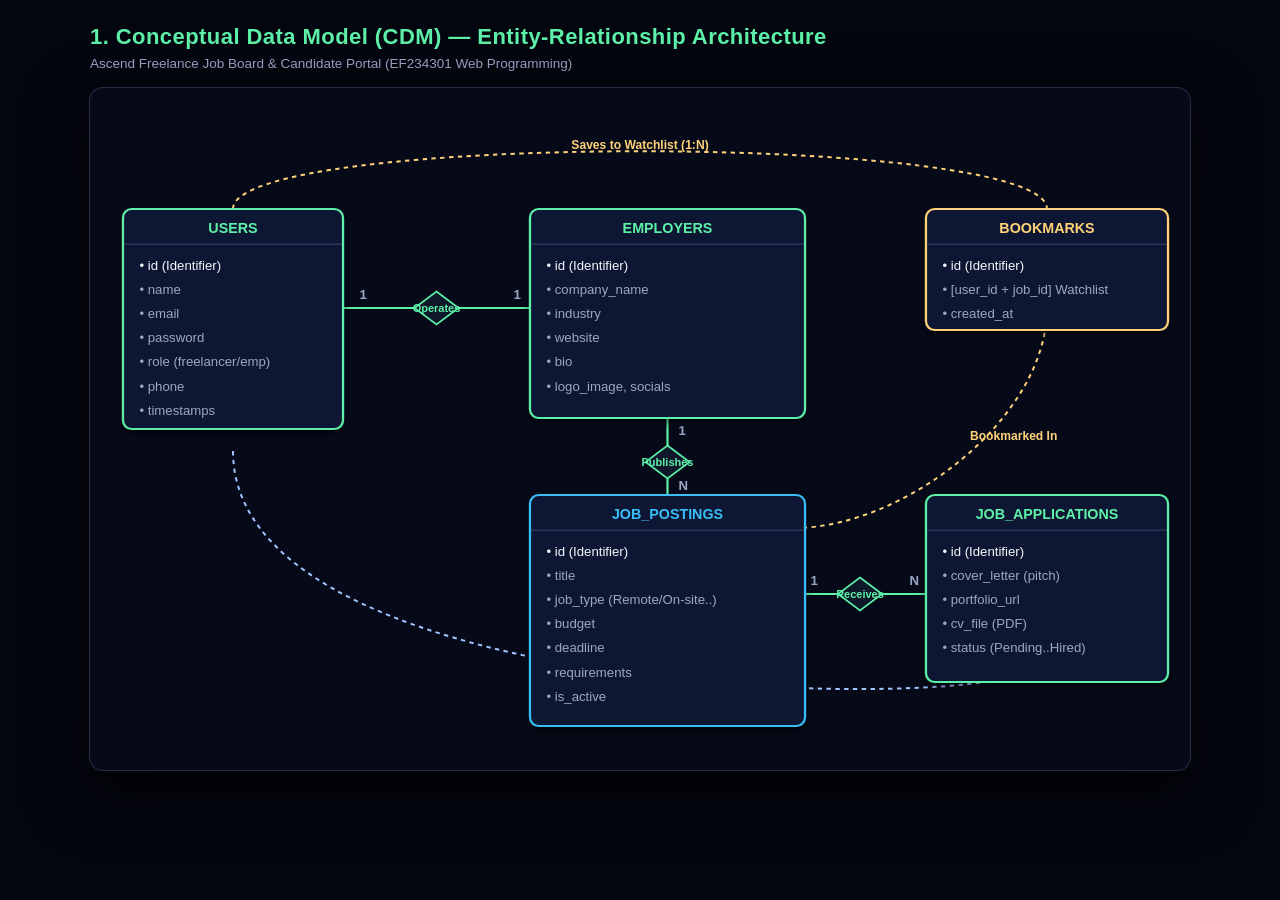
==== Midterm/public/cdm-view.html @ cc08e10e "docs: add standalone CDM and PDM diagram views and PNG renders" ====
<!DOCTYPE html>
<html lang="en">
<head>
  <meta charset="UTF-8">
  <title>Conceptual Data Model (CDM) — Freelance Job Board</title>
  <style>
    body {
      margin: 0;
      padding: 24px;
      background: #04060f;
      color: #f3f6ff;
      font-family: -apple-system, BlinkMacSystemFont, "Segoe UI", Roboto, sans-serif;
      display: flex;
      flex-direction: column;
      align-items: center;
      justify-content: center;
    }
    .header {
      width: 100%;
      max-width: 1100px;
      margin-bottom: 16px;
      text-align: left;
    }
    h1 {
      font-size: 22px;
      color: #5df0a8;
      margin: 0 0 6px 0;
      letter-spacing: 0.02em;
    }
    p {
      color: #9aa6c4;
      font-size: 13.5px;
      margin: 0;
    }
    svg {
      width: 100%;
      max-width: 1100px;
      height: auto;
      background: #060a18;
      border: 1px solid rgba(150, 175, 230, 0.22);
      border-radius: 14px;
      box-shadow: 0 20px 60px rgba(0, 0, 0, 0.7);
    }
  </style>
</head>
<body>
  <div class="header">
    <h1>1. Conceptual Data Model (CDM) — Entity-Relationship Architecture</h1>
    <p>Ascend Freelance Job Board &amp; Candidate Portal (EF234301 Web Programming)</p>
  </div>

  <svg viewBox="0 0 1000 620" xmlns="http://www.w3.org/2000/svg">
    <defs>
      <filter id="shadow" x="-5%" y="-5%" width="110%" height="110%">
        <feDropShadow dx="0" dy="4" stdDeviation="4" flood-color="#000000" flood-opacity="0.5"/>
      </filter>
    </defs>

    <!-- USERS to EMPLOYERS -->
    <path d="M 230 200 L 400 200" stroke="#5df0a8" stroke-width="2" fill="none" />
    <polygon points="315,185 335,200 315,215 295,200" fill="#0f172a" stroke="#5df0a8" stroke-width="1.5" />
    <text x="315" y="204" fill="#5df0a8" font-size="10" font-weight="bold" text-anchor="middle">Operates</text>
    <text x="245" y="192" fill="#9aa6c4" font-size="12" font-weight="bold">1</text>
    <text x="385" y="192" fill="#9aa6c4" font-size="12" font-weight="bold">1</text>

    <!-- EMPLOYERS to JOB_POSTINGS -->
    <path d="M 525 300 L 525 370" stroke="#5df0a8" stroke-width="2" fill="none" />
    <polygon points="525,325 545,340 525,355 505,340" fill="#0f172a" stroke="#5df0a8" stroke-width="1.5" />
    <text x="525" y="344" fill="#5df0a8" font-size="10" font-weight="bold" text-anchor="middle">Publishes</text>
    <text x="535" y="315" fill="#9aa6c4" font-size="12" font-weight="bold">1</text>
    <text x="535" y="365" fill="#9aa6c4" font-size="12" font-weight="bold">N</text>

    <!-- JOB_POSTINGS to JOB_APPLICATIONS -->
    <path d="M 640 460 L 760 460" stroke="#5df0a8" stroke-width="2" fill="none" />
    <polygon points="700,445 720,460 700,475 680,460" fill="#0f172a" stroke="#5df0a8" stroke-width="1.5" />
    <text x="700" y="464" fill="#5df0a8" font-size="10" font-weight="bold" text-anchor="middle">Receives</text>
    <text x="655" y="452" fill="#9aa6c4" font-size="12" font-weight="bold">1</text>
    <text x="745" y="452" fill="#9aa6c4" font-size="12" font-weight="bold">N</text>

    <!-- USERS to JOB_APPLICATIONS -->
    <path d="M 130 330 C 130 570, 870 570, 870 520" stroke="#9fc4ff" stroke-width="1.8" stroke-dasharray="4" fill="none" />
    <text x="500" y="560" fill="#9fc4ff" font-size="11" font-weight="bold" text-anchor="middle">Submits Pitch &amp; CV (1:N)</text>

    <!-- USERS to BOOKMARKS -->
    <path d="M 130 110 C 130 40, 870 40, 870 110" stroke="#ffd27a" stroke-width="1.8" stroke-dasharray="4" fill="none" />
    <text x="500" y="55" fill="#ffd27a" font-size="11" font-weight="bold" text-anchor="middle">Saves to Watchlist (1:N)</text>

    <!-- JOB_POSTINGS to BOOKMARKS -->
    <path d="M 640 400 C 740 400, 870 300, 870 200" stroke="#ffd27a" stroke-width="1.8" stroke-dasharray="4" fill="none" />
    <text x="800" y="320" fill="#ffd27a" font-size="11" font-weight="bold">Bookmarked In</text>

    <!-- Entity: USERS -->
    <g transform="translate(30, 110)" filter="url(#shadow)">
      <rect width="200" height="200" rx="8" fill="#101830" stroke="#5df0a8" stroke-width="2"/>
      <path d="M 0 32 L 200 32" stroke="rgba(150,175,230,.2)" stroke-width="1.5"/>
      <text x="100" y="22" fill="#5df0a8" font-weight="bold" font-size="13" text-anchor="middle">USERS</text>
      <text x="15" y="55" fill="#f3f6ff" font-size="12">• id (Identifier)</text>
      <text x="15" y="77" fill="#9aa6c4" font-size="12">• name</text>
      <text x="15" y="99" fill="#9aa6c4" font-size="12">• email</text>
      <text x="15" y="121" fill="#9aa6c4" font-size="12">• password</text>
      <text x="15" y="143" fill="#9aa6c4" font-size="12">• role (freelancer/emp)</text>
      <text x="15" y="165" fill="#9aa6c4" font-size="12">• phone</text>
      <text x="15" y="187" fill="#9aa6c4" font-size="12">• timestamps</text>
    </g>

    <!-- Entity: EMPLOYERS -->
    <g transform="translate(400, 110)" filter="url(#shadow)">
      <rect width="250" height="190" rx="8" fill="#101830" stroke="#5df0a8" stroke-width="2"/>
      <path d="M 0 32 L 250 32" stroke="rgba(150,175,230,.2)" stroke-width="1.5"/>
      <text x="125" y="22" fill="#5df0a8" font-weight="bold" font-size="13" text-anchor="middle">EMPLOYERS</text>
      <text x="15" y="55" fill="#f3f6ff" font-size="12">• id (Identifier)</text>
      <text x="15" y="77" fill="#9aa6c4" font-size="12">• company_name</text>
      <text x="15" y="99" fill="#9aa6c4" font-size="12">• industry</text>
      <text x="15" y="121" fill="#9aa6c4" font-size="12">• website</text>
      <text x="15" y="143" fill="#9aa6c4" font-size="12">• bio</text>
      <text x="15" y="165" fill="#9aa6c4" font-size="12">• logo_image, socials</text>
    </g>

    <!-- Entity: JOB_POSTINGS -->
    <g transform="translate(400, 370)" filter="url(#shadow)">
      <rect width="250" height="210" rx="8" fill="#101830" stroke="#38bdf8" stroke-width="2"/>
      <path d="M 0 32 L 250 32" stroke="rgba(150,175,230,.2)" stroke-width="1.5"/>
      <text x="125" y="22" fill="#38bdf8" font-weight="bold" font-size="13" text-anchor="middle">JOB_POSTINGS</text>
      <text x="15" y="55" fill="#f3f6ff" font-size="12">• id (Identifier)</text>
      <text x="15" y="77" fill="#9aa6c4" font-size="12">• title</text>
      <text x="15" y="99" fill="#9aa6c4" font-size="12">• job_type (Remote/On-site..)</text>
      <text x="15" y="121" fill="#9aa6c4" font-size="12">• budget</text>
      <text x="15" y="143" fill="#9aa6c4" font-size="12">• deadline</text>
      <text x="15" y="165" fill="#9aa6c4" font-size="12">• requirements</text>
      <text x="15" y="187" fill="#9aa6c4" font-size="12">• is_active</text>
    </g>

    <!-- Entity: BOOKMARKS -->
    <g transform="translate(760, 110)" filter="url(#shadow)">
      <rect width="220" height="110" rx="8" fill="#101830" stroke="#ffd27a" stroke-width="2"/>
      <path d="M 0 32 L 220 32" stroke="rgba(150,175,230,.2)" stroke-width="1.5"/>
      <text x="110" y="22" fill="#ffd27a" font-weight="bold" font-size="13" text-anchor="middle">BOOKMARKS</text>
      <text x="15" y="55" fill="#f3f6ff" font-size="12">• id (Identifier)</text>
      <text x="15" y="77" fill="#9aa6c4" font-size="12">• [user_id + job_id] Watchlist</text>
      <text x="15" y="99" fill="#9aa6c4" font-size="12">• created_at</text>
    </g>

    <!-- Entity: JOB_APPLICATIONS -->
    <g transform="translate(760, 370)" filter="url(#shadow)">
      <rect width="220" height="170" rx="8" fill="#101830" stroke="#5df0a8" stroke-width="2"/>
      <path d="M 0 32 L 220 32" stroke="rgba(150,175,230,.2)" stroke-width="1.5"/>
      <text x="110" y="22" fill="#5df0a8" font-weight="bold" font-size="13" text-anchor="middle">JOB_APPLICATIONS</text>
      <text x="15" y="55" fill="#f3f6ff" font-size="12">• id (Identifier)</text>
      <text x="15" y="77" fill="#9aa6c4" font-size="12">• cover_letter (pitch)</text>
      <text x="15" y="99" fill="#9aa6c4" font-size="12">• portfolio_url</text>
      <text x="15" y="121" fill="#9aa6c4" font-size="12">• cv_file (PDF)</text>
      <text x="15" y="143" fill="#9aa6c4" font-size="12">• status (Pending..Hired)</text>
    </g>
  </svg>
</body>
</html>
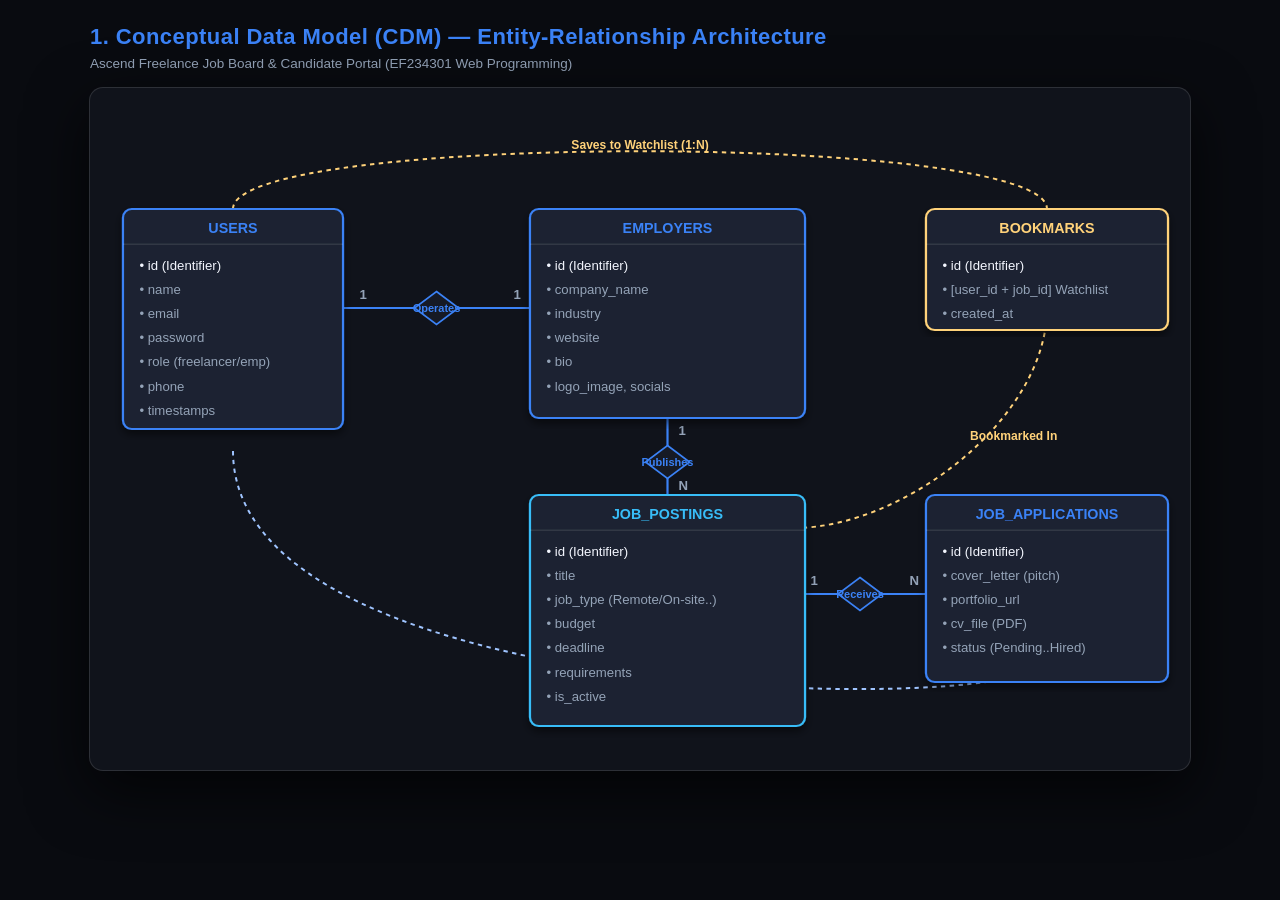
==== commit 750d049b: "style: redesign palette to professional slate and royal cobalt per design-taste-frontend, add JPG di" ====
--- a/Midterm/public/cdm-view.html
+++ b/Midterm/public/cdm-view.html
@@ -7,7 +7,7 @@
     body {
       margin: 0;
       padding: 24px;
-      background: #04060f;
+      background: #090b10;
       color: #f3f6ff;
       font-family: -apple-system, BlinkMacSystemFont, "Segoe UI", Roboto, sans-serif;
       display: flex;
@@ -23,12 +23,12 @@
     }
     h1 {
       font-size: 22px;
-      color: #5df0a8;
+      color: #3b82f6;
       margin: 0 0 6px 0;
       letter-spacing: 0.02em;
     }
     p {
-      color: #9aa6c4;
+      color: #94a3b8;
       font-size: 13.5px;
       margin: 0;
     }
@@ -36,8 +36,8 @@
       width: 100%;
       max-width: 1100px;
       height: auto;
-      background: #060a18;
-      border: 1px solid rgba(150, 175, 230, 0.22);
+      background: #10131b;
+      border: 1px solid rgba(255, 255, 255, 0.12);
       border-radius: 14px;
       box-shadow: 0 20px 60px rgba(0, 0, 0, 0.7);
     }
@@ -57,25 +57,25 @@
     </defs>
 
     <!-- USERS to EMPLOYERS -->
-    <path d="M 230 200 L 400 200" stroke="#5df0a8" stroke-width="2" fill="none" />
-    <polygon points="315,185 335,200 315,215 295,200" fill="#0f172a" stroke="#5df0a8" stroke-width="1.5" />
-    <text x="315" y="204" fill="#5df0a8" font-size="10" font-weight="bold" text-anchor="middle">Operates</text>
-    <text x="245" y="192" fill="#9aa6c4" font-size="12" font-weight="bold">1</text>
-    <text x="385" y="192" fill="#9aa6c4" font-size="12" font-weight="bold">1</text>
+    <path d="M 230 200 L 400 200" stroke="#3b82f6" stroke-width="2" fill="none" />
+    <polygon points="315,185 335,200 315,215 295,200" fill="#161a25" stroke="#3b82f6" stroke-width="1.5" />
+    <text x="315" y="204" fill="#3b82f6" font-size="10" font-weight="bold" text-anchor="middle">Operates</text>
+    <text x="245" y="192" fill="#94a3b8" font-size="12" font-weight="bold">1</text>
+    <text x="385" y="192" fill="#94a3b8" font-size="12" font-weight="bold">1</text>
 
     <!-- EMPLOYERS to JOB_POSTINGS -->
-    <path d="M 525 300 L 525 370" stroke="#5df0a8" stroke-width="2" fill="none" />
-    <polygon points="525,325 545,340 525,355 505,340" fill="#0f172a" stroke="#5df0a8" stroke-width="1.5" />
-    <text x="525" y="344" fill="#5df0a8" font-size="10" font-weight="bold" text-anchor="middle">Publishes</text>
-    <text x="535" y="315" fill="#9aa6c4" font-size="12" font-weight="bold">1</text>
-    <text x="535" y="365" fill="#9aa6c4" font-size="12" font-weight="bold">N</text>
+    <path d="M 525 300 L 525 370" stroke="#3b82f6" stroke-width="2" fill="none" />
+    <polygon points="525,325 545,340 525,355 505,340" fill="#161a25" stroke="#3b82f6" stroke-width="1.5" />
+    <text x="525" y="344" fill="#3b82f6" font-size="10" font-weight="bold" text-anchor="middle">Publishes</text>
+    <text x="535" y="315" fill="#94a3b8" font-size="12" font-weight="bold">1</text>
+    <text x="535" y="365" fill="#94a3b8" font-size="12" font-weight="bold">N</text>
 
     <!-- JOB_POSTINGS to JOB_APPLICATIONS -->
-    <path d="M 640 460 L 760 460" stroke="#5df0a8" stroke-width="2" fill="none" />
-    <polygon points="700,445 720,460 700,475 680,460" fill="#0f172a" stroke="#5df0a8" stroke-width="1.5" />
-    <text x="700" y="464" fill="#5df0a8" font-size="10" font-weight="bold" text-anchor="middle">Receives</text>
-    <text x="655" y="452" fill="#9aa6c4" font-size="12" font-weight="bold">1</text>
-    <text x="745" y="452" fill="#9aa6c4" font-size="12" font-weight="bold">N</text>
+    <path d="M 640 460 L 760 460" stroke="#3b82f6" stroke-width="2" fill="none" />
+    <polygon points="700,445 720,460 700,475 680,460" fill="#161a25" stroke="#3b82f6" stroke-width="1.5" />
+    <text x="700" y="464" fill="#3b82f6" font-size="10" font-weight="bold" text-anchor="middle">Receives</text>
+    <text x="655" y="452" fill="#94a3b8" font-size="12" font-weight="bold">1</text>
+    <text x="745" y="452" fill="#94a3b8" font-size="12" font-weight="bold">N</text>
 
     <!-- USERS to JOB_APPLICATIONS -->
     <path d="M 130 330 C 130 570, 870 570, 870 520" stroke="#9fc4ff" stroke-width="1.8" stroke-dasharray="4" fill="none" />
@@ -91,65 +91,65 @@
 
     <!-- Entity: USERS -->
     <g transform="translate(30, 110)" filter="url(#shadow)">
-      <rect width="200" height="200" rx="8" fill="#101830" stroke="#5df0a8" stroke-width="2"/>
-      <path d="M 0 32 L 200 32" stroke="rgba(150,175,230,.2)" stroke-width="1.5"/>
-      <text x="100" y="22" fill="#5df0a8" font-weight="bold" font-size="13" text-anchor="middle">USERS</text>
+      <rect width="200" height="200" rx="8" fill="#1c2230" stroke="#3b82f6" stroke-width="2"/>
+      <path d="M 0 32 L 200 32" stroke="rgba(255, 255, 255, 0.10)" stroke-width="1.5"/>
+      <text x="100" y="22" fill="#3b82f6" font-weight="bold" font-size="13" text-anchor="middle">USERS</text>
       <text x="15" y="55" fill="#f3f6ff" font-size="12">• id (Identifier)</text>
-      <text x="15" y="77" fill="#9aa6c4" font-size="12">• name</text>
-      <text x="15" y="99" fill="#9aa6c4" font-size="12">• email</text>
-      <text x="15" y="121" fill="#9aa6c4" font-size="12">• password</text>
-      <text x="15" y="143" fill="#9aa6c4" font-size="12">• role (freelancer/emp)</text>
-      <text x="15" y="165" fill="#9aa6c4" font-size="12">• phone</text>
-      <text x="15" y="187" fill="#9aa6c4" font-size="12">• timestamps</text>
+      <text x="15" y="77" fill="#94a3b8" font-size="12">• name</text>
+      <text x="15" y="99" fill="#94a3b8" font-size="12">• email</text>
+      <text x="15" y="121" fill="#94a3b8" font-size="12">• password</text>
+      <text x="15" y="143" fill="#94a3b8" font-size="12">• role (freelancer/emp)</text>
+      <text x="15" y="165" fill="#94a3b8" font-size="12">• phone</text>
+      <text x="15" y="187" fill="#94a3b8" font-size="12">• timestamps</text>
     </g>
 
     <!-- Entity: EMPLOYERS -->
     <g transform="translate(400, 110)" filter="url(#shadow)">
-      <rect width="250" height="190" rx="8" fill="#101830" stroke="#5df0a8" stroke-width="2"/>
-      <path d="M 0 32 L 250 32" stroke="rgba(150,175,230,.2)" stroke-width="1.5"/>
-      <text x="125" y="22" fill="#5df0a8" font-weight="bold" font-size="13" text-anchor="middle">EMPLOYERS</text>
+      <rect width="250" height="190" rx="8" fill="#1c2230" stroke="#3b82f6" stroke-width="2"/>
+      <path d="M 0 32 L 250 32" stroke="rgba(255, 255, 255, 0.10)" stroke-width="1.5"/>
+      <text x="125" y="22" fill="#3b82f6" font-weight="bold" font-size="13" text-anchor="middle">EMPLOYERS</text>
       <text x="15" y="55" fill="#f3f6ff" font-size="12">• id (Identifier)</text>
-      <text x="15" y="77" fill="#9aa6c4" font-size="12">• company_name</text>
-      <text x="15" y="99" fill="#9aa6c4" font-size="12">• industry</text>
-      <text x="15" y="121" fill="#9aa6c4" font-size="12">• website</text>
-      <text x="15" y="143" fill="#9aa6c4" font-size="12">• bio</text>
-      <text x="15" y="165" fill="#9aa6c4" font-size="12">• logo_image, socials</text>
+      <text x="15" y="77" fill="#94a3b8" font-size="12">• company_name</text>
+      <text x="15" y="99" fill="#94a3b8" font-size="12">• industry</text>
+      <text x="15" y="121" fill="#94a3b8" font-size="12">• website</text>
+      <text x="15" y="143" fill="#94a3b8" font-size="12">• bio</text>
+      <text x="15" y="165" fill="#94a3b8" font-size="12">• logo_image, socials</text>
     </g>
 
     <!-- Entity: JOB_POSTINGS -->
     <g transform="translate(400, 370)" filter="url(#shadow)">
-      <rect width="250" height="210" rx="8" fill="#101830" stroke="#38bdf8" stroke-width="2"/>
-      <path d="M 0 32 L 250 32" stroke="rgba(150,175,230,.2)" stroke-width="1.5"/>
+      <rect width="250" height="210" rx="8" fill="#1c2230" stroke="#38bdf8" stroke-width="2"/>
+      <path d="M 0 32 L 250 32" stroke="rgba(255, 255, 255, 0.10)" stroke-width="1.5"/>
       <text x="125" y="22" fill="#38bdf8" font-weight="bold" font-size="13" text-anchor="middle">JOB_POSTINGS</text>
       <text x="15" y="55" fill="#f3f6ff" font-size="12">• id (Identifier)</text>
-      <text x="15" y="77" fill="#9aa6c4" font-size="12">• title</text>
-      <text x="15" y="99" fill="#9aa6c4" font-size="12">• job_type (Remote/On-site..)</text>
-      <text x="15" y="121" fill="#9aa6c4" font-size="12">• budget</text>
-      <text x="15" y="143" fill="#9aa6c4" font-size="12">• deadline</text>
-      <text x="15" y="165" fill="#9aa6c4" font-size="12">• requirements</text>
-      <text x="15" y="187" fill="#9aa6c4" font-size="12">• is_active</text>
+      <text x="15" y="77" fill="#94a3b8" font-size="12">• title</text>
+      <text x="15" y="99" fill="#94a3b8" font-size="12">• job_type (Remote/On-site..)</text>
+      <text x="15" y="121" fill="#94a3b8" font-size="12">• budget</text>
+      <text x="15" y="143" fill="#94a3b8" font-size="12">• deadline</text>
+      <text x="15" y="165" fill="#94a3b8" font-size="12">• requirements</text>
+      <text x="15" y="187" fill="#94a3b8" font-size="12">• is_active</text>
     </g>
 
     <!-- Entity: BOOKMARKS -->
     <g transform="translate(760, 110)" filter="url(#shadow)">
-      <rect width="220" height="110" rx="8" fill="#101830" stroke="#ffd27a" stroke-width="2"/>
-      <path d="M 0 32 L 220 32" stroke="rgba(150,175,230,.2)" stroke-width="1.5"/>
+      <rect width="220" height="110" rx="8" fill="#1c2230" stroke="#ffd27a" stroke-width="2"/>
+      <path d="M 0 32 L 220 32" stroke="rgba(255, 255, 255, 0.10)" stroke-width="1.5"/>
       <text x="110" y="22" fill="#ffd27a" font-weight="bold" font-size="13" text-anchor="middle">BOOKMARKS</text>
       <text x="15" y="55" fill="#f3f6ff" font-size="12">• id (Identifier)</text>
-      <text x="15" y="77" fill="#9aa6c4" font-size="12">• [user_id + job_id] Watchlist</text>
-      <text x="15" y="99" fill="#9aa6c4" font-size="12">• created_at</text>
+      <text x="15" y="77" fill="#94a3b8" font-size="12">• [user_id + job_id] Watchlist</text>
+      <text x="15" y="99" fill="#94a3b8" font-size="12">• created_at</text>
     </g>
 
     <!-- Entity: JOB_APPLICATIONS -->
     <g transform="translate(760, 370)" filter="url(#shadow)">
-      <rect width="220" height="170" rx="8" fill="#101830" stroke="#5df0a8" stroke-width="2"/>
-      <path d="M 0 32 L 220 32" stroke="rgba(150,175,230,.2)" stroke-width="1.5"/>
-      <text x="110" y="22" fill="#5df0a8" font-weight="bold" font-size="13" text-anchor="middle">JOB_APPLICATIONS</text>
+      <rect width="220" height="170" rx="8" fill="#1c2230" stroke="#3b82f6" stroke-width="2"/>
+      <path d="M 0 32 L 220 32" stroke="rgba(255, 255, 255, 0.10)" stroke-width="1.5"/>
+      <text x="110" y="22" fill="#3b82f6" font-weight="bold" font-size="13" text-anchor="middle">JOB_APPLICATIONS</text>
       <text x="15" y="55" fill="#f3f6ff" font-size="12">• id (Identifier)</text>
-      <text x="15" y="77" fill="#9aa6c4" font-size="12">• cover_letter (pitch)</text>
-      <text x="15" y="99" fill="#9aa6c4" font-size="12">• portfolio_url</text>
-      <text x="15" y="121" fill="#9aa6c4" font-size="12">• cv_file (PDF)</text>
-      <text x="15" y="143" fill="#9aa6c4" font-size="12">• status (Pending..Hired)</text>
+      <text x="15" y="77" fill="#94a3b8" font-size="12">• cover_letter (pitch)</text>
+      <text x="15" y="99" fill="#94a3b8" font-size="12">• portfolio_url</text>
+      <text x="15" y="121" fill="#94a3b8" font-size="12">• cv_file (PDF)</text>
+      <text x="15" y="143" fill="#94a3b8" font-size="12">• status (Pending..Hired)</text>
     </g>
   </svg>
 </body>
